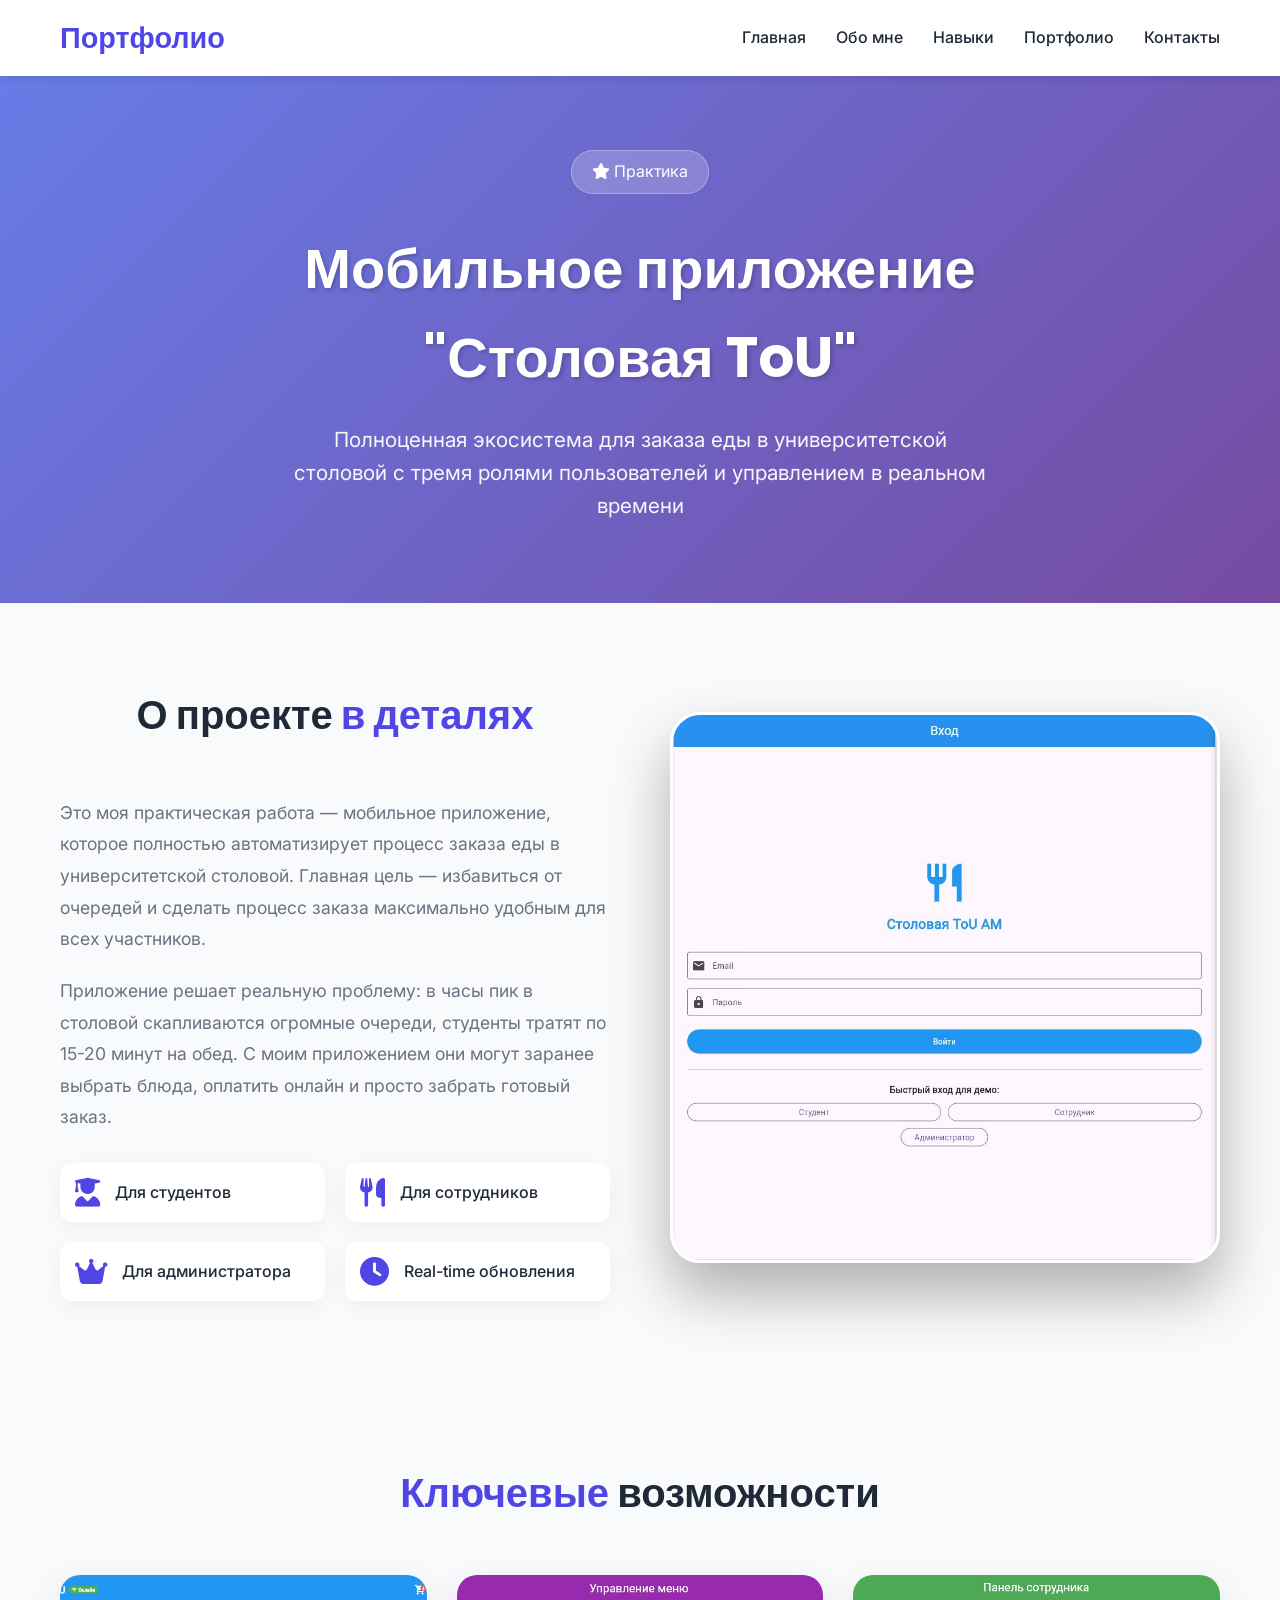
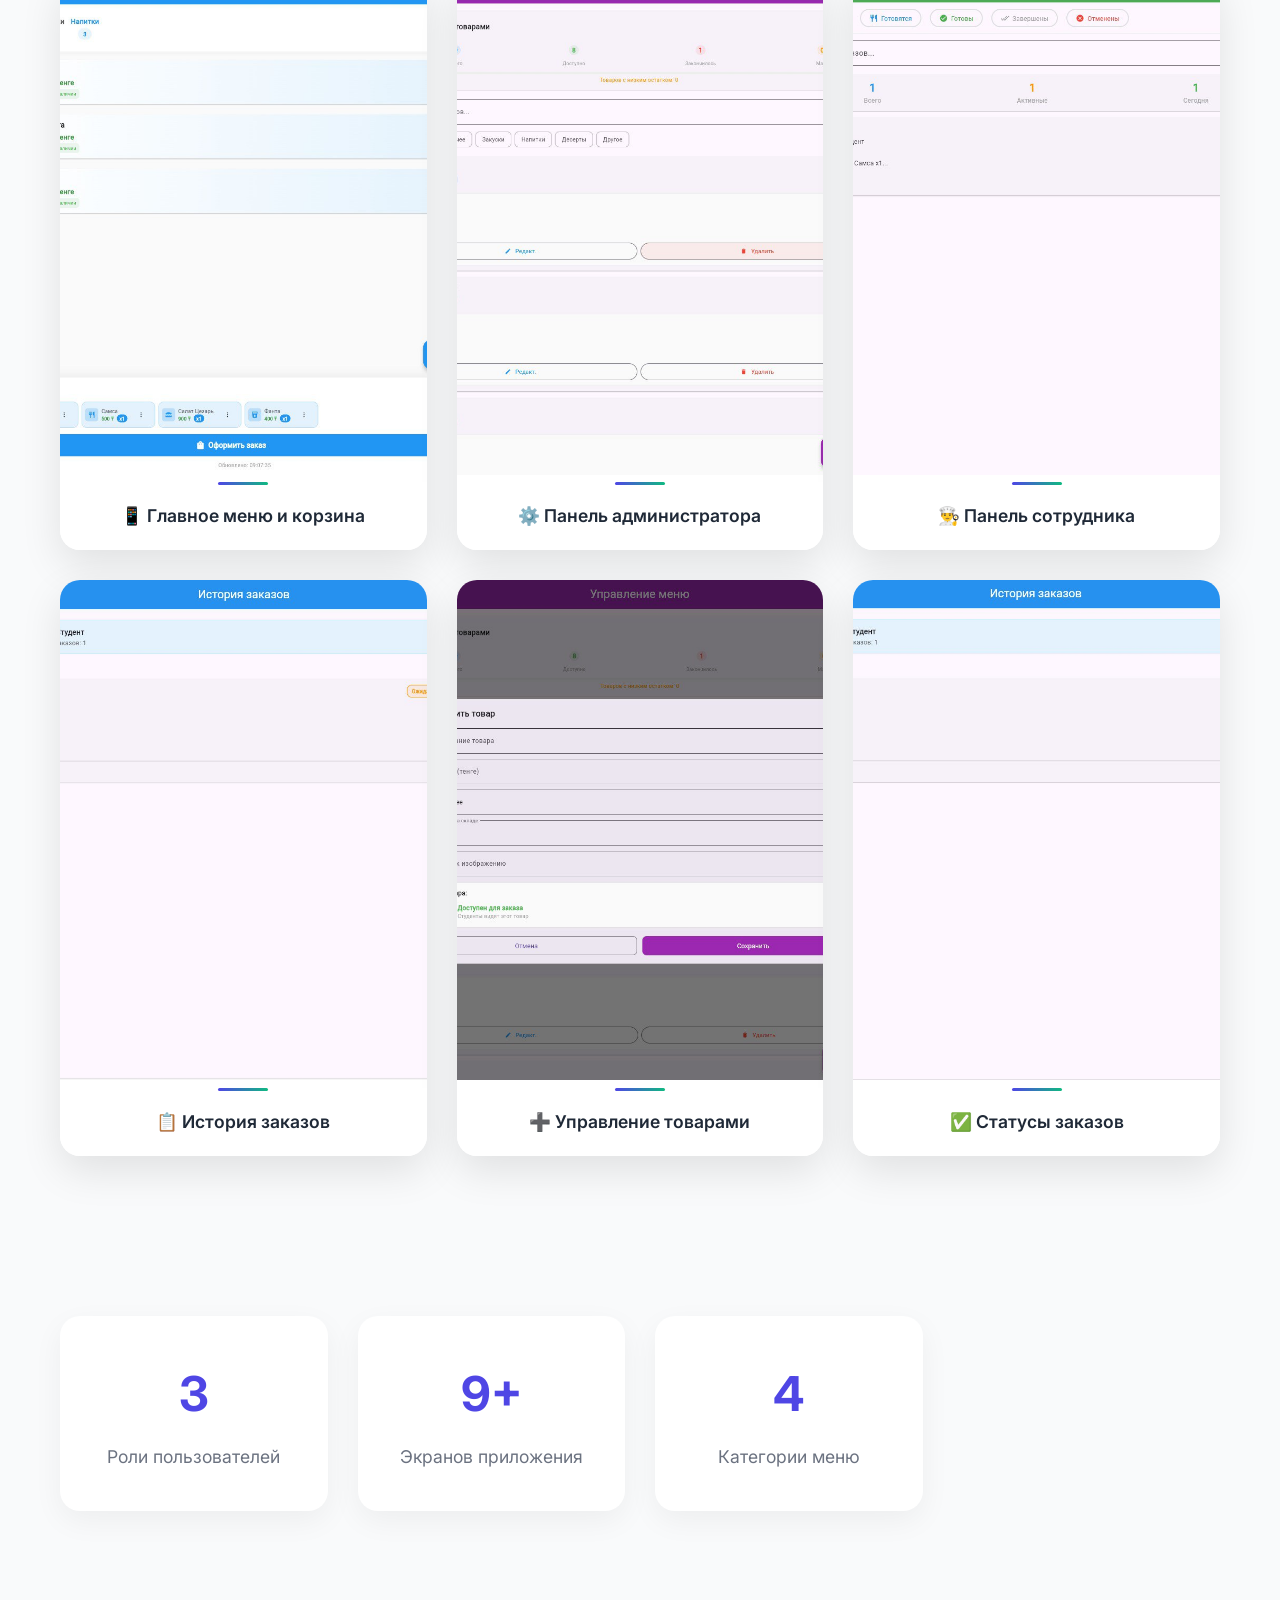
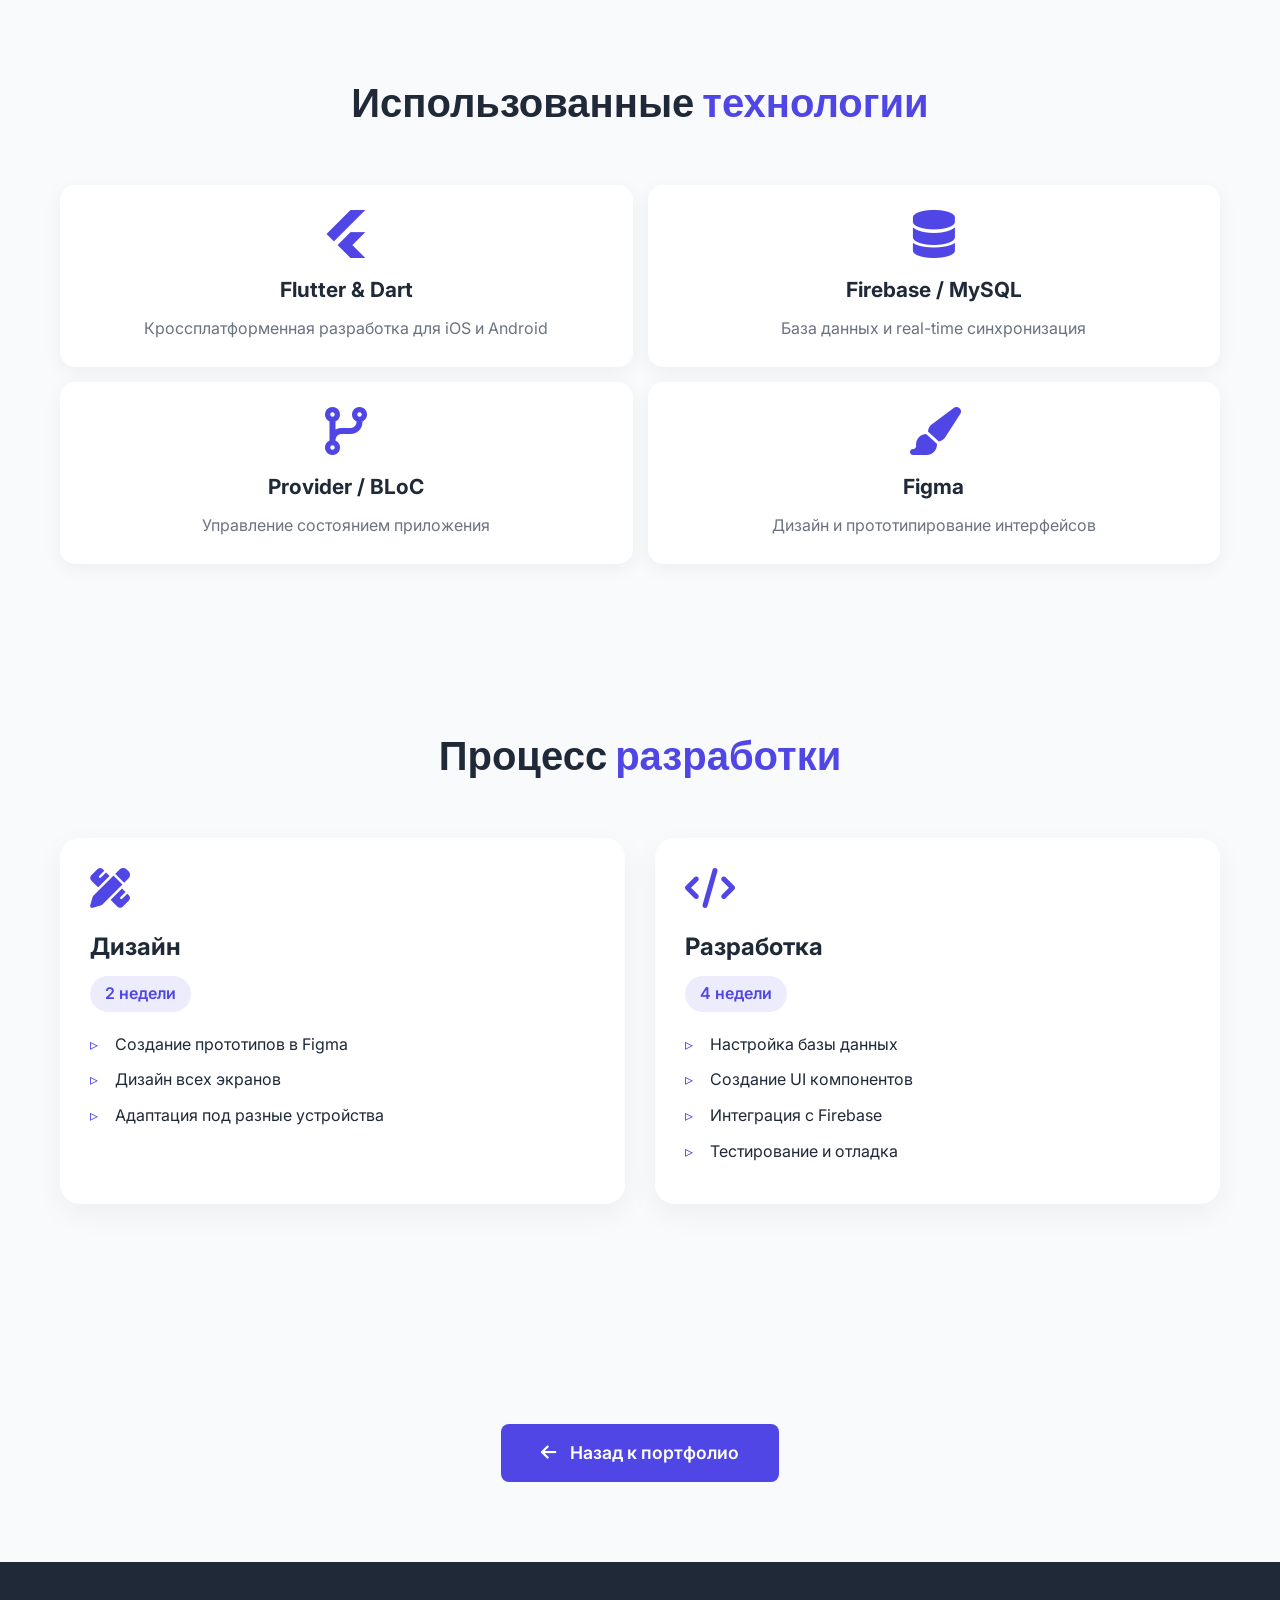
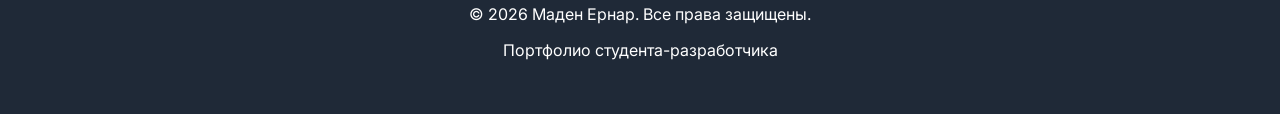
==== app_detail.html @ ab3c2915 "Add files via upload" ====
<!DOCTYPE html>
<html lang="ru">
<head>
    <meta charset="UTF-8">
    <meta name="viewport" content="width=device-width, initial-scale=1.0">
    <title>Мобильное приложение "Столовая ToU" | Портфолио Маден Ернара</title>
    <link rel="stylesheet" href="style.css">
    <link rel="stylesheet" href="https://cdnjs.cloudflare.com/ajax/libs/font-awesome/6.4.0/css/all.min.css">
    <link href="https://fonts.googleapis.com/css2?family=Inter:wght@300;400;500;600;700&family=Poppins:wght@400;500;600;700&display=swap" rel="stylesheet">
    <style>
        /* Дополнительные стили для страницы проекта */
        .project-hero {
            padding: 150px 0 80px;
            background: linear-gradient(135deg, #667eea 0%, #764ba2 100%);
            color: white;
            text-align: center;
        }
        
        .project-hero h1 {
            font-family: 'Poppins', sans-serif;
            font-size: 3.5rem;
            font-weight: 700;
            margin-bottom: 20px;
            text-shadow: 2px 2px 4px rgba(0,0,0,0.2);
        }
        
        .project-hero p {
            font-size: 1.3rem;
            max-width: 700px;
            margin: 0 auto;
            opacity: 0.95;
        }
        
        .project-hero .project-badge {
            display: inline-block;
            background: rgba(255,255,255,0.2);
            backdrop-filter: blur(10px);
            padding: 8px 20px;
            border-radius: 50px;
            font-size: 1rem;
            margin-bottom: 30px;
            border: 1px solid rgba(255,255,255,0.3);
        }
        
        .project-section {
            padding: 80px 0;
        }
        
        .project-section.bg-light {
            background-color: var(--light-color);
        }
        
        .project-section h2 {
            font-family: 'Poppins', sans-serif;
            font-size: 2.5rem;
            text-align: center;
            margin-bottom: 50px;
            color: var(--dark-color);
        }
        
        .project-section h2 .highlight {
            color: var(--primary-color);
        }
        
        .project-section h2.white {
            color: white;
        }
        
        .project-section h2.white .highlight {
            color: #ffd700;
        }
        
        .overview-grid {
            display: grid;
            grid-template-columns: 1fr 1fr;
            gap: 60px;
            align-items: center;
        }
        
        .overview-text p {
            font-size: 1.1rem;
            line-height: 1.8;
            color: var(--gray-color);
            margin-bottom: 20px;
        }
        
        .feature-grid {
            display: grid;
            grid-template-columns: repeat(2, 1fr);
            gap: 20px;
            margin-top: 30px;
        }
        
        .feature-item {
            display: flex;
            align-items: center;
            gap: 15px;
            padding: 15px;
            background: white;
            border-radius: 12px;
            box-shadow: 0 5px 20px rgba(0,0,0,0.05);
            transition: var(--transition);
        }
        
        .feature-item:hover {
            transform: translateX(10px);
            box-shadow: 0 10px 30px rgba(79, 70, 229, 0.15);
        }
        
        .feature-item i {
            font-size: 1.8rem;
            color: var(--primary-color);
        }
        
        .feature-item span {
            font-weight: 500;
        }
        
        .tech-grid {
            display: flex;
            flex-wrap: wrap;
            gap: 15px;
            margin-top: 30px;
        }
        
        .tech-card {
            flex: 1 1 calc(50% - 15px);
            min-width: 200px;
            background: white;
            padding: 25px;
            border-radius: 15px;
            box-shadow: 0 5px 20px rgba(0,0,0,0.05);
            text-align: center;
            transition: var(--transition);
        }
        
        .tech-card:hover {
            transform: translateY(-10px);
            box-shadow: 0 20px 40px rgba(79, 70, 229, 0.2);
        }
        
        .tech-card i {
            font-size: 3rem;
            color: var(--primary-color);
            margin-bottom: 15px;
        }
        
        .tech-card h3 {
            font-size: 1.3rem;
            margin-bottom: 10px;
        }
        
        .tech-card p {
            color: var(--gray-color);
        }
        
        .main-screenshot {
            text-align: center;
        }
        
        .main-screenshot img {
            max-width: 100%;
            max-height: 600px;
            border-radius: 30px;
            box-shadow: 0 30px 60px rgba(0,0,0,0.3);
            border: 3px solid white;
        }
        
        .screenshot-gallery-modern {
            display: grid;
            grid-template-columns: repeat(auto-fit, minmax(300px, 1fr));
            gap: 30px;
        }
        
        .gallery-card {
            background: white;
            border-radius: 20px;
            overflow: hidden;
            box-shadow: 0 15px 40px rgba(0,0,0,0.1);
            transition: var(--transition);
        }
        
        .gallery-card:hover {
            transform: translateY(-15px) scale(1.02);
            box-shadow: 0 30px 60px rgba(79, 70, 229, 0.3);
        }
        
        .gallery-card img {
            width: 100%;
            height: 500px;
            object-fit: cover;
            transition: var(--transition);
        }
        
        .gallery-card:hover img {
            transform: scale(1.05);
        }
        
        .gallery-card p {
            padding: 20px;
            font-weight: 600;
            font-size: 1.1rem;
            text-align: center;
            background: white;
            position: relative;
        }
        
        .gallery-card p::before {
            content: '';
            position: absolute;
            top: 0;
            left: 50%;
            transform: translateX(-50%);
            width: 50px;
            height: 3px;
            background: linear-gradient(90deg, var(--primary-color), var(--secondary-color));
            border-radius: 3px;
        }
        
        .stats-grid {
            display: grid;
            grid-template-columns: repeat(4, 1fr);
            gap: 30px;
            text-align: center;
        }
        
        .stat-item {
            background: white;
            padding: 40px 20px;
            border-radius: 20px;
            box-shadow: 0 10px 30px rgba(0,0,0,0.05);
            transition: var(--transition);
        }
        
        .stat-item:hover {
            transform: translateY(-10px);
            box-shadow: 0 20px 40px rgba(79, 70, 229, 0.2);
        }
        
        .stat-number {
            font-size: 3rem;
            font-weight: 700;
            color: var(--primary-color);
            margin-bottom: 10px;
        }
        
        .stat-label {
            font-size: 1.1rem;
            color: var(--gray-color);
        }
        
        .role-timeline {
            display: grid;
            grid-template-columns: repeat(2, 1fr);
            gap: 30px;
        }
        
        .role-card {
            background: white;
            padding: 30px;
            border-radius: 20px;
            box-shadow: 0 10px 30px rgba(0,0,0,0.05);
            transition: var(--transition);
        }
        
        .role-card:hover {
            transform: translateY(-10px);
            box-shadow: 0 20px 40px rgba(79, 70, 229, 0.2);
        }
        
        .role-card i {
            font-size: 2.5rem;
            color: var(--primary-color);
            margin-bottom: 20px;
        }
        
        .role-card h3 {
            font-size: 1.5rem;
            margin-bottom: 10px;
        }
        
        .role-card .date {
            color: var(--primary-color);
            font-weight: 600;
            margin-bottom: 20px;
            display: inline-block;
            padding: 5px 15px;
            background: rgba(79, 70, 229, 0.1);
            border-radius: 30px;
        }
        
        .role-card ul {
            list-style: none;
            padding: 0;
        }
        
        .role-card ul li {
            margin-bottom: 10px;
            padding-left: 25px;
            position: relative;
        }
        
        .role-card ul li::before {
            content: '▹';
            position: absolute;
            left: 0;
            color: var(--primary-color);
        }
        
        .navigation-buttons {
            display: flex;
            justify-content: center;
            gap: 20px;
            margin-top: 60px;
        }
        
        .btn-outline {
            background: transparent;
            border: 2px solid var(--primary-color);
            color: var(--primary-color);
        }
        
        .btn-outline:hover {
            background: var(--primary-color);
            color: white;
        }
        
        @media (max-width: 992px) {
            .overview-grid,
            .stats-grid,
            .role-timeline {
                grid-template-columns: 1fr;
            }
            
            .project-hero h1 {
                font-size: 2.5rem;
            }
            
            .feature-grid {
                grid-template-columns: 1fr;
            }
        }
        
        @media (max-width: 768px) {
            .project-hero {
                padding: 120px 0 60px;
            }
            
            .project-hero h1 {
                font-size: 2rem;
            }
            
            .tech-card {
                flex: 1 1 100%;
            }
        }
    </style>
</head>
<body>
    <!-- Навигация -->
    <nav class="navbar">
        <div class="container">
            <a href="index.html" class="logo">Портфолио</a>
            <ul class="nav-links">
                <li><a href="index.html#home">Главная</a></li>
                <li><a href="index.html#about">Обо мне</a></li>
                <li><a href="index.html#skills">Навыки</a></li>
                <li><a href="index.html#portfolio">Портфолио</a></li>
                <li><a href="index.html#contact">Контакты</a></li>
            </ul>
            <button class="menu-toggle">
                <i class="fas fa-bars"></i>
            </button>
        </div>
    </nav>

    <!-- Hero секция проекта -->
    <section class="project-hero">
        <div class="container">
            <span class="project-badge">
                <i class="fas fa-star"></i> Практика
            </span>
            <h1>Мобильное приложение<br>"Столовая ToU"</h1>
            <p>Полноценная экосистема для заказа еды в университетской столовой с тремя ролями пользователей и управлением в реальном времени</p>
        </div>
    </section>

    <!-- Обзор проекта -->
    <section class="project-section">
        <div class="container">
            <div class="overview-grid">
                <div class="overview-text">
                    <h2>О проекте <span class="highlight">в деталях</span></h2>
                    <p>Это моя практическая работа — мобильное приложение, которое полностью автоматизирует процесс заказа еды в университетской столовой. Главная цель — избавиться от очередей и сделать процесс заказа максимально удобным для всех участников.</p>
                    <p>Приложение решает реальную проблему: в часы пик в столовой скапливаются огромные очереди, студенты тратят по 15-20 минут на обед. С моим приложением они могут заранее выбрать блюда, оплатить онлайн и просто забрать готовый заказ.</p>
                    
                    <div class="feature-grid">
                        <div class="feature-item">
                            <i class="fas fa-user-graduate"></i>
                            <span>Для студентов</span>
                        </div>
                        <div class="feature-item">
                            <i class="fas fa-utensils"></i>
                            <span>Для сотрудников</span>
                        </div>
                        <div class="feature-item">
                            <i class="fas fa-crown"></i>
                            <span>Для администратора</span>
                        </div>
                        <div class="feature-item">
                            <i class="fas fa-clock"></i>
                            <span>Real-time обновления</span>
                        </div>
                    </div>
                </div>
                
                <div class="main-screenshot">
                    <img src="5316504544596396802.jpg" alt="Экран входа в приложение">
                </div>
            </div>
        </div>
    </section>

    <!-- Ключевые возможности -->
    <section class="project-section bg-light">
        <div class="container">
            <h2><span class="highlight">Ключевые</span> возможности</h2>
            
            <div class="screenshot-gallery-modern">
                <div class="gallery-card">
                    <img src="5316504544596396820.jpg" alt="Главное меню">
                    <p>📱 Главное меню и корзина</p>
                </div>
                <div class="gallery-card">
                    <img src="5316504544596396809.jpg" alt="Управление меню">
                    <p>⚙️ Панель администратора</p>
                </div>
                <div class="gallery-card">
                    <img src="5316504544596396824.jpg" alt="Панель сотрудника">
                    <p>👨‍🍳 Панель сотрудника</p>
                </div>
                <div class="gallery-card">
                    <img src="5316504544596396821.jpg" alt="История заказов">
                    <p>📋 История заказов</p>
                </div>
                <div class="gallery-card">
                    <img src="5316504544596396811.jpg" alt="Добавление товара">
                    <p>➕ Управление товарами</p>
                </div>
                <div class="gallery-card">
                    <img src="5316504544596396826.jpg" alt="Завершенный заказ">
                    <p>✅ Статусы заказов</p>
                </div>
            </div>
        </div>
    </section>

    <!-- Статистика проекта -->
    <section class="project-section">
        <div class="container">
            <div class="stats-grid">
                <div class="stat-item">
                    <div class="stat-number">3</div>
                    <div class="stat-label">Роли пользователей</div>
                </div>
                <div class="stat-item">
                    <div class="stat-number">9+</div>
                    <div class="stat-label">Экранов приложения</div>
                </div>
                <div class="stat-item">
                    <div class="stat-number">4</div>
                    <div class="stat-label">Категории меню</div>
                </div>
            </div>
        </div>
    </section>

    <!-- Технологии -->
    <section class="project-section bg-light">
        <div class="container">
            <h2>Использованные <span class="highlight">технологии</span></h2>
            
            <div class="tech-grid">
                <div class="tech-card">
                    <i class="fab fa-flutter"></i>
                    <h3>Flutter & Dart</h3>
                    <p>Кроссплатформенная разработка для iOS и Android</p>
                </div>
                <div class="tech-card">
                    <i class="fas fa-database"></i>
                    <h3>Firebase / MySQL</h3>
                    <p>База данных и real-time синхронизация</p>
                </div>
                <div class="tech-card">
                    <i class="fas fa-code-branch"></i>
                    <h3>Provider / BLoC</h3>
                    <p>Управление состоянием приложения</p>
                </div>
                <div class="tech-card">
                    <i class="fas fa-paint-brush"></i>
                    <h3>Figma</h3>
                    <p>Дизайн и прототипирование интерфейсов</p>
                </div>
            </div>
        </div>
    </section>

    <!-- Моя роль и сроки -->
    <section class="project-section">
        <div class="container">
            <h2>Процесс <span class="highlight">разработки</span></h2>
            
            <div class="role-timeline">
                <div class="role-card">
                    <i class="fas fa-pencil-ruler"></i>
                    <h3>Дизайн</h3>
                    <span class="date">2 недели</span>
                    <ul>
                        <li>Создание прототипов в Figma</li>
                        <li>Дизайн всех экранов</li>
                        <li>Адаптация под разные устройства</li>
                    </ul>
                </div>
                
                <div class="role-card">
                    <i class="fas fa-code"></i>
                    <h3>Разработка</h3>
                    <span class="date">4 недели</span>
                    <ul>
                        <li>Настройка базы данных</li>
                        <li>Создание UI компонентов</li>
                        <li>Интеграция с Firebase</li>
                        <li>Тестирование и отладка</li>
                    </ul>
                </div>
            </div>
        </div>
    </section>

    <!-- Навигация -->
    <section class="project-section bg-light">
        <div class="container">
            <div class="navigation-buttons" style="justify-content: center;">
                <a href="index.html#portfolio" class="btn btn-primary" style="padding: 15px 40px; font-size: 1.1rem;">
                    <i class="fas fa-arrow-left" style="margin-right: 10px;"></i> Назад к портфолио
                </a>
            </div>
        </div>
    </section>

    <!-- Футер -->
    <footer class="footer">
        <div class="container">
            <p>&copy; 2026 Маден Ернар. Все права защищены.</p>
            <p>Портфолио студента-разработчика</p>
        </div>
    </footer>

    <!-- Кнопка "Наверх" -->
    <a href="#" class="scroll-top">
        <i class="fas fa-chevron-up"></i>
    </a>

    <script src="script.js"></script>
</body>
</html>
---- style.css ----
/* Сброс стилей и базовые настройки */
* {
    margin: 0;
    padding: 0;
    box-sizing: border-box;
}

:root {
    --primary-color: #4f46e5;
    --primary-dark: #4338ca;
    --secondary-color: #10b981;
    --dark-color: #1f2937;
    --light-color: #f9fafb;
    --gray-color: #6b7280;
    --light-gray: #e5e7eb;
    --shadow: 0 10px 15px -3px rgba(0, 0, 0, 0.1);
    --transition: all 0.3s ease;
}

body {
    font-family: 'Inter', sans-serif;
    line-height: 1.6;
    color: var(--dark-color);
    background-color: var(--light-color);
    overflow-x: hidden;
}

.container {
    width: 100%;
    max-width: 1200px;
    margin: 0 auto;
    padding: 0 20px;
}

section {
    padding: 80px 0;
}

.section-title {
    font-family: 'Poppins', sans-serif;
    font-size: 2.5rem;
    font-weight: 700;
    text-align: center;
    margin-bottom: 50px;
    color: var(--dark-color);
}

.highlight {
    color: var(--primary-color);
}

.btn {
    display: inline-block;
    padding: 12px 30px;
    border-radius: 8px;
    text-decoration: none;
    font-weight: 600;
    cursor: pointer;
    transition: var(--transition);
    border: none;
    font-size: 1rem;
}

.btn-primary {
    background-color: var(--primary-color);
    color: white;
}

.btn-primary:hover {
    background-color: var(--primary-dark);
    transform: translateY(-3px);
    box-shadow: var(--shadow);
}

.btn-secondary {
    background-color: transparent;
    color: var(--primary-color);
    border: 2px solid var(--primary-color);
}

.btn-secondary:hover {
    background-color: var(--primary-color);
    color: white;
    transform: translateY(-3px);
    box-shadow: var(--shadow);
}

/* Навигация */
.navbar {
    position: fixed;
    top: 0;
    left: 0;
    width: 100%;
    background-color: white;
    box-shadow: 0 2px 10px rgba(0, 0, 0, 0.1);
    z-index: 1000;
    padding: 15px 0;
}

.navbar .container {
    display: flex;
    justify-content: space-between;
    align-items: center;
}

.logo {
    font-family: 'Poppins', sans-serif;
    font-size: 1.8rem;
    font-weight: 700;
    color: var(--primary-color);
    text-decoration: none;
}

.nav-links {
    display: flex;
    list-style: none;
}

.nav-links li {
    margin-left: 30px;
}

.nav-links a {
    text-decoration: none;
    color: var(--dark-color);
    font-weight: 500;
    transition: var(--transition);
}

.nav-links a:hover {
    color: var(--primary-color);
}

.menu-toggle {
    display: none;
    background: none;
    border: none;
    font-size: 1.5rem;
    color: var(--dark-color);
    cursor: pointer;
}

/* Главный экран */
.hero {
    padding-top: 150px;
    background: linear-gradient(135deg, #f5f7fa 0%, #c3cfe2 100%);
}

.hero .container {
    display: flex;
    align-items: center;
    justify-content: space-between;
    gap: 40px;
}

.hero-content {
    flex: 1;
}

.hero-title {
    font-family: 'Poppins', sans-serif;
    font-size: 3rem;
    font-weight: 700;
    line-height: 1.2;
    margin-bottom: 20px;
}

.hero-subtitle {
    font-size: 1.5rem;
    color: var(--gray-color);
    margin-bottom: 20px;
}

.hero-description {
    font-size: 1.1rem;
    margin-bottom: 30px;
    color: var(--gray-color);
    max-width: 600px;
}

.hero-buttons {
    display: flex;
    gap: 15px;
    flex-wrap: wrap;
}

.hero-image {
    flex: 1;
    display: flex;
    justify-content: center;
}

.image-placeholder {
    width: 300px;
    height: 300px;
    border-radius: 50%;
    background: linear-gradient(135deg, var(--primary-color), var(--secondary-color));
    display: flex;
    align-items: center;
    justify-content: center;
    color: white;
    font-size: 10rem;
}

/* Обо мне */
.about-content {
    display: flex;
    align-items: center;
    gap: 50px;
}

.about-image {
    flex: 1;
}

.about-img {
    width: 100%;
    max-width: 400px;
    height: 400px;
    border-radius: 20px;
}

.about-text {
    flex: 1;
}

.about-text h3 {
    font-family: 'Poppins', sans-serif;
    font-size: 2rem;
    margin-bottom: 20px;
}

.about-text p {
    margin-bottom: 20px;
    color: var(--gray-color);
}

.about-details {
    display: grid;
    grid-template-columns: repeat(2, 1fr);
    gap: 15px;
    margin-top: 30px;
}

.detail {
    padding: 10px 0;
    border-bottom: 1px solid var(--light-gray);
}

/* Навыки */
.skills-grid {
    display: grid;
    grid-template-columns: repeat(auto-fit, minmax(250px, 1fr));
    gap: 30px;
}

.skill-card {
    background-color: white;
    border-radius: 10px;
    padding: 30px;
    box-shadow: var(--shadow);
    transition: var(--transition);
}

.skill-card:hover {
    transform: translateY(-10px);
}

.skill-icon {
    font-size: 3rem;
    color: var(--primary-color);
    margin-bottom: 20px;
}

.skill-card h3 {
    font-family: 'Poppins', sans-serif;
    font-size: 1.5rem;
    margin-bottom: 10px;
}

.skill-card p {
    color: var(--gray-color);
    margin-bottom: 20px;
}

.skill-bar {
    height: 8px;
    background-color: var(--light-gray);
    border-radius: 4px;
    overflow: hidden;
}

.skill-level {
    height: 100%;
    background-color: var(--primary-color);
    border-radius: 4px;
}

/* Портфолио */
.portfolio-filter {
    display: flex;
    justify-content: center;
    gap: 10px;
    margin-bottom: 40px;
    flex-wrap: wrap;
}

.filter-btn {
    padding: 8px 20px;
    background-color: white;
    border: 1px solid var(--light-gray);
    border-radius: 30px;
    cursor: pointer;
    transition: var(--transition);
    font-weight: 500;
}

.filter-btn.active, .filter-btn:hover {
    background-color: var(--primary-color);
    color: white;
    border-color: var(--primary-color);
}

.portfolio-grid {
    display: grid;
    grid-template-columns: repeat(auto-fill, minmax(280px, 1fr));
    gap: 30px;
}

.portfolio-item {
    background-color: white;
    border-radius: 10px;
    overflow: hidden;
    box-shadow: var(--shadow);
    transition: var(--transition);
}

.portfolio-item:hover {
    transform: translateY(-10px);
}

.portfolio-img {
    height: 200px;
    background: linear-gradient(135deg, #667eea 0%, #764ba2 100%);
    display: flex;
    align-items: center;
    justify-content: center;
    color: white;
    font-size: 4rem;
}

.portfolio-info {
    padding: 20px;
}

.portfolio-info h3 {
    font-family: 'Poppins', sans-serif;
    font-size: 1.3rem;
    margin-bottom: 10px;
}

.portfolio-info p {
    color: var(--gray-color);
    margin-bottom: 15px;
}

.portfolio-link {
    color: var(--primary-color);
    text-decoration: none;
    font-weight: 600;
    transition: var(--transition);
}

.portfolio-link:hover {
    color: var(--primary-dark);
}

/* Контакты */
.contact-content {
    display: flex;
    gap: 50px;
}

.contact-info, .contact-form {
    flex: 1;
}

.contact-info h3, .contact-form h3 {
    font-family: 'Poppins', sans-serif;
    font-size: 1.8rem;
    margin-bottom: 30px;
}

.contact-item {
    display: flex;
    align-items: center;
    gap: 20px;
    margin-bottom: 25px;
}

.contact-item i {
    font-size: 1.5rem;
    color: var(--primary-color);
    width: 30px;
}

.contact-item h4 {
    font-size: 1.1rem;
    margin-bottom: 5px;
}

.contact-item p {
    color: var(--gray-color);
}

.social-links {
    display: flex;
    gap: 15px;
    margin-top: 30px;
}

.social-links a {
    display: flex;
    align-items: center;
    justify-content: center;
    width: 45px;
    height: 45px;
    background-color: var(--light-gray);
    border-radius: 50%;
    color: var(--dark-color);
    font-size: 1.2rem;
    transition: var(--transition);
    text-decoration: none;
}

.social-links a:hover {
    background-color: var(--primary-color);
    color: white;
    transform: translateY(-5px);
}

.form-group {
    margin-bottom: 20px;
}

.form-group input, .form-group textarea {
    width: 100%;
    padding: 15px;
    border: 1px solid var(--light-gray);
    border-radius: 8px;
    font-family: 'Inter', sans-serif;
    font-size: 1rem;
    transition: var(--transition);
}

.form-group input:focus, .form-group textarea:focus {
    outline: none;
    border-color: var(--primary-color);
}

/* Футер */
.footer {
    background-color: var(--dark-color);
    color: white;
    padding: 40px 0;
    text-align: center;
}

.footer p {
    margin-bottom: 10px;
}

/* Кнопка "Наверх" */
.scroll-top {
    position: fixed;
    bottom: 30px;
    right: 30px;
    width: 50px;
    height: 50px;
    background-color: var(--primary-color);
    color: white;
    border-radius: 50%;
    display: flex;
    align-items: center;
    justify-content: center;
    text-decoration: none;
    font-size: 1.2rem;
    box-shadow: var(--shadow);
    transition: var(--transition);
    z-index: 999;
    opacity: 0;
    visibility: hidden;
}

.scroll-top.active {
    opacity: 1;
    visibility: visible;
}

.scroll-top:hover {
    background-color: var(--primary-dark);
    transform: translateY(-5px);
}

/* Адаптивность */
@media (max-width: 992px) {
    .hero .container, .about-content, .contact-content {
        flex-direction: column;
    }
    
    .hero {
        padding-top: 120px;
    }
    
    .hero-title {
        font-size: 2.5rem;
    }
    
    .section-title {
        font-size: 2rem;
    }
    
    .image-placeholder, .about-img {
        width: 250px;
        height: 250px;
        font-size: 8rem;
    }
}

@media (max-width: 768px) {
    .menu-toggle {
        display: block;
    }
    
    .nav-links {
        position: fixed;
        top: 70px;
        left: 0;
        width: 100%;
        background-color: white;
        flex-direction: column;
        align-items: center;
        padding: 20px 0;
        box-shadow: 0 10px 10px rgba(0, 0, 0, 0.1);
        transform: translateY(-100%);
        opacity: 0;
        visibility: hidden;
        transition: var(--transition);
    }
    
    .nav-links.active {
        transform: translateY(0);
        opacity: 1;
        visibility: visible;
    }
    
    .nav-links li {
        margin: 15px 0;
    }
    
    .hero-title {
        font-size: 2rem;
    }
    
    .hero-subtitle {
        font-size: 1.2rem;
    }
    
    .about-details {
        grid-template-columns: 1fr;
    }
}

/* Стили для страницы детального описания проекта */
.project-detail {
    padding-top: 120px; /* Отступ, чтобы не перекрывалось навигацией */
    padding-bottom: 60px;
}

.project-title {
    font-family: 'Poppins', sans-serif;
    font-size: 2.8rem;
    font-weight: 700;
    text-align: center;
    margin-bottom: 10px;
    color: var(--dark-color);
}

.project-subtitle {
    text-align: center;
    font-size: 1.2rem;
    color: var(--gray-color);
    margin-bottom: 50px;
}

.project-overview {
    display: flex;
    gap: 50px;
    margin-bottom: 60px;
    align-items: flex-start;
}

.overview-text {
    flex: 1.2;
}

.overview-text h2 {
    font-family: 'Poppins', sans-serif;
    font-size: 2rem;
    margin-bottom: 20px;
    color: var(--dark-color);
}

.overview-text h3 {
    font-family: 'Poppins', sans-serif;
    font-size: 1.5rem;
    margin: 30px 0 15px;
    color: var(--dark-color);
}

.overview-text p {
    margin-bottom: 20px;
    color: var(--gray-color);
    line-height: 1.8;
}

.feature-list {
    list-style: none;
    padding: 0;
    margin-bottom: 30px;
}

.feature-list li {
    margin-bottom: 12px;
    display: flex;
    align-items: center;
    gap: 10px;
    font-size: 1.05rem;
}

.feature-list i {
    font-size: 1.2rem;
    min-width: 20px;
}

.tech-stack {
    display: flex;
    flex-wrap: wrap;
    gap: 10px;
    margin-top: 15px;
}

.tech-tag {
    background-color: var(--light-gray);
    color: var(--dark-color);
    padding: 6px 16px;
    border-radius: 30px;
    font-size: 0.9rem;
    font-weight: 500;
    transition: var(--transition);
}

.tech-tag:hover {
    background-color: var(--primary-color);
    color: white;
}

.overview-image {
    flex: 0.8;
    text-align: center;
}

.project-main-screenshot {
    max-width: 100%;
    max-height: 500px;
    border-radius: 20px;
    box-shadow: var(--shadow);
    border: 1px solid var(--light-gray);
}

.image-caption {
    margin-top: 10px;
    font-size: 0.9rem;
    color: var(--gray-color);
    font-style: italic;
}

.gallery-title {
    font-family: 'Poppins', sans-serif;
    font-size: 2rem;
    text-align: center;
    margin: 60px 0 40px;
    color: var(--dark-color);
}

.screenshot-gallery {
    display: grid;
    grid-template-columns: repeat(auto-fit, minmax(280px, 1fr));
    gap: 30px;
    margin-bottom: 60px;
}

.gallery-item {
    background-color: white;
    border-radius: 15px;
    overflow: hidden;
    box-shadow: var(--shadow);
    transition: var(--transition);
    text-align: center;
    padding-bottom: 15px;
    border: 1px solid var(--light-gray);
}

.gallery-item:hover {
    transform: translateY(-8px);
}

.gallery-item img {
    width: 100%;
    height: auto;
    display: block;
    border-bottom: 1px solid var(--light-gray);
}

.gallery-item p {
    padding: 15px 10px 5px;
    font-weight: 600;
    color: var(--dark-color);
}

.project-navigation {
    display: flex;
    justify-content: center;
    gap: 20px;
    margin-top: 40px;
    flex-wrap: wrap;
}

/* Адаптивность для страницы проекта */
@media (max-width: 992px) {
    .project-overview {
        flex-direction: column;
    }
    .project-title {
        font-size: 2.2rem;
    }
}

@media (max-width: 768px) {
    .project-detail {
        padding-top: 100px;
    }
    .project-title {
        font-size: 1.8rem;
    }
    .overview-text h2 {
        font-size: 1.6rem;
    }
}
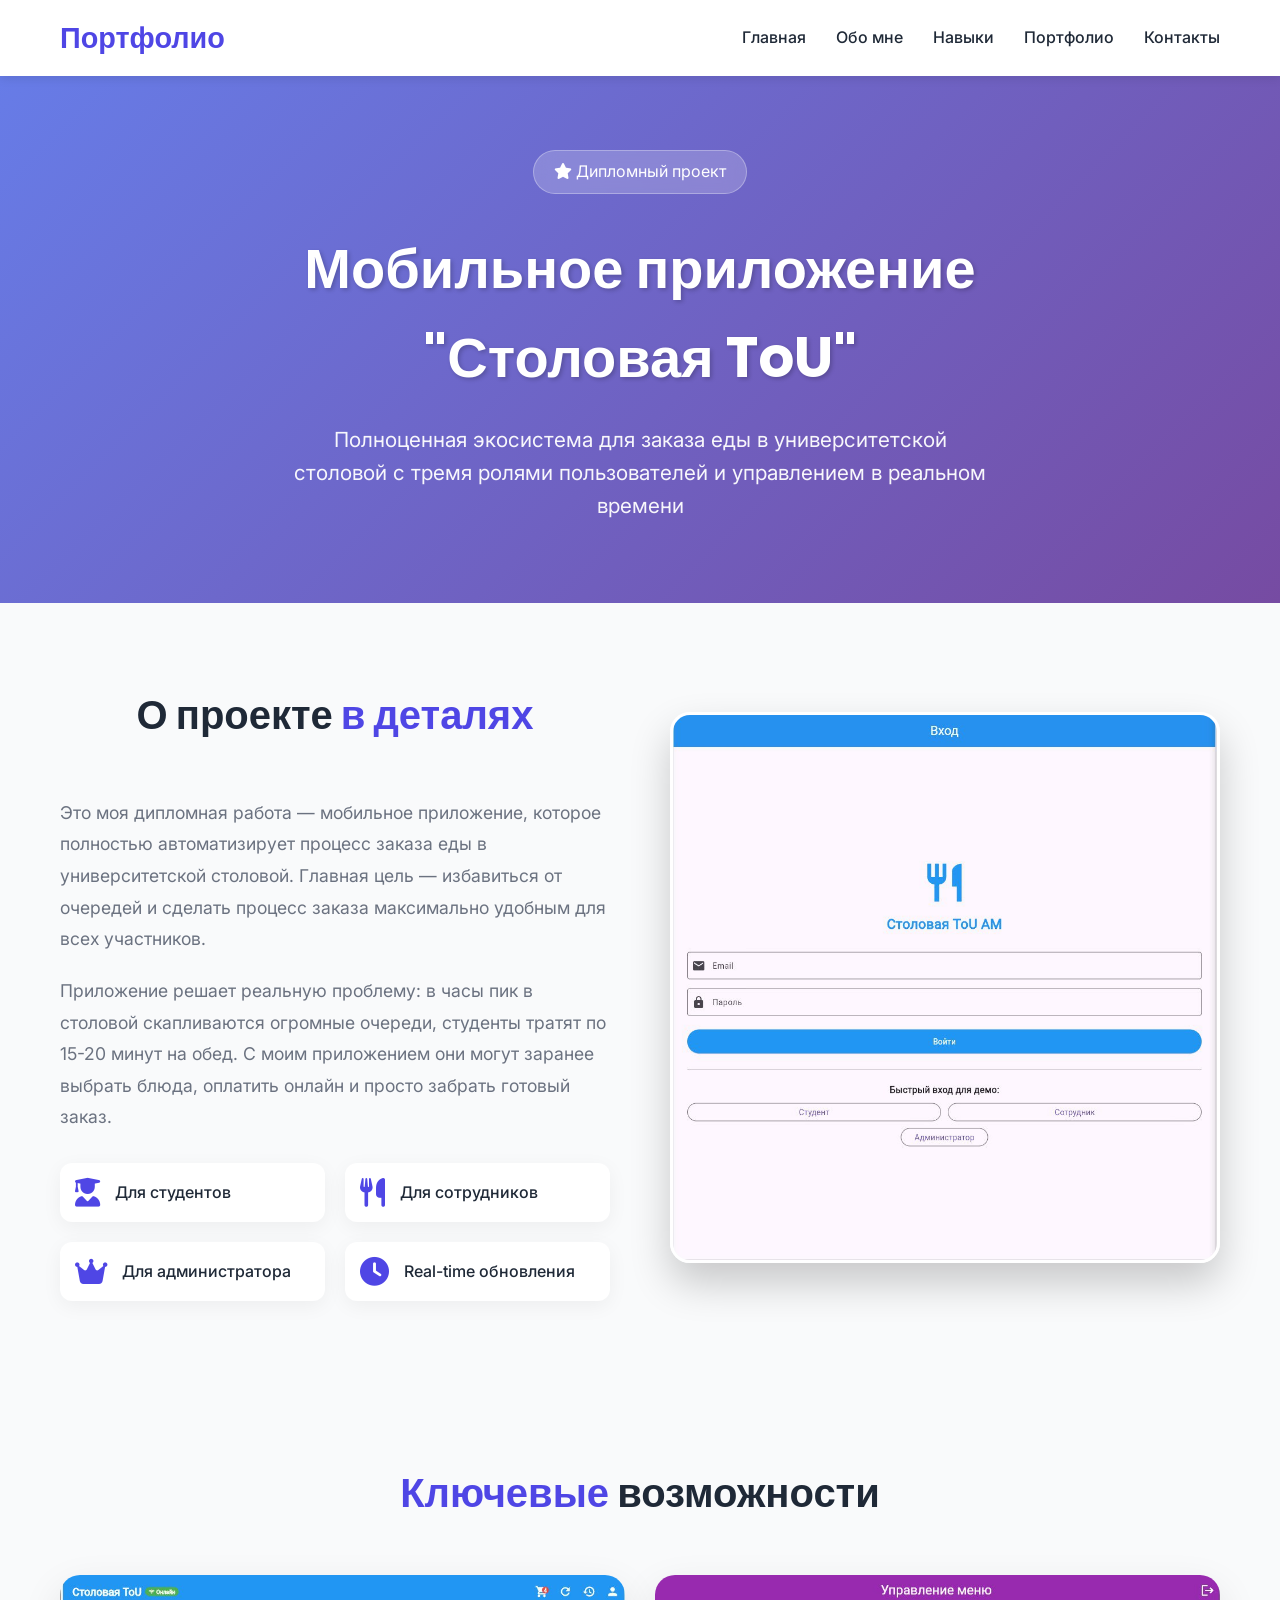
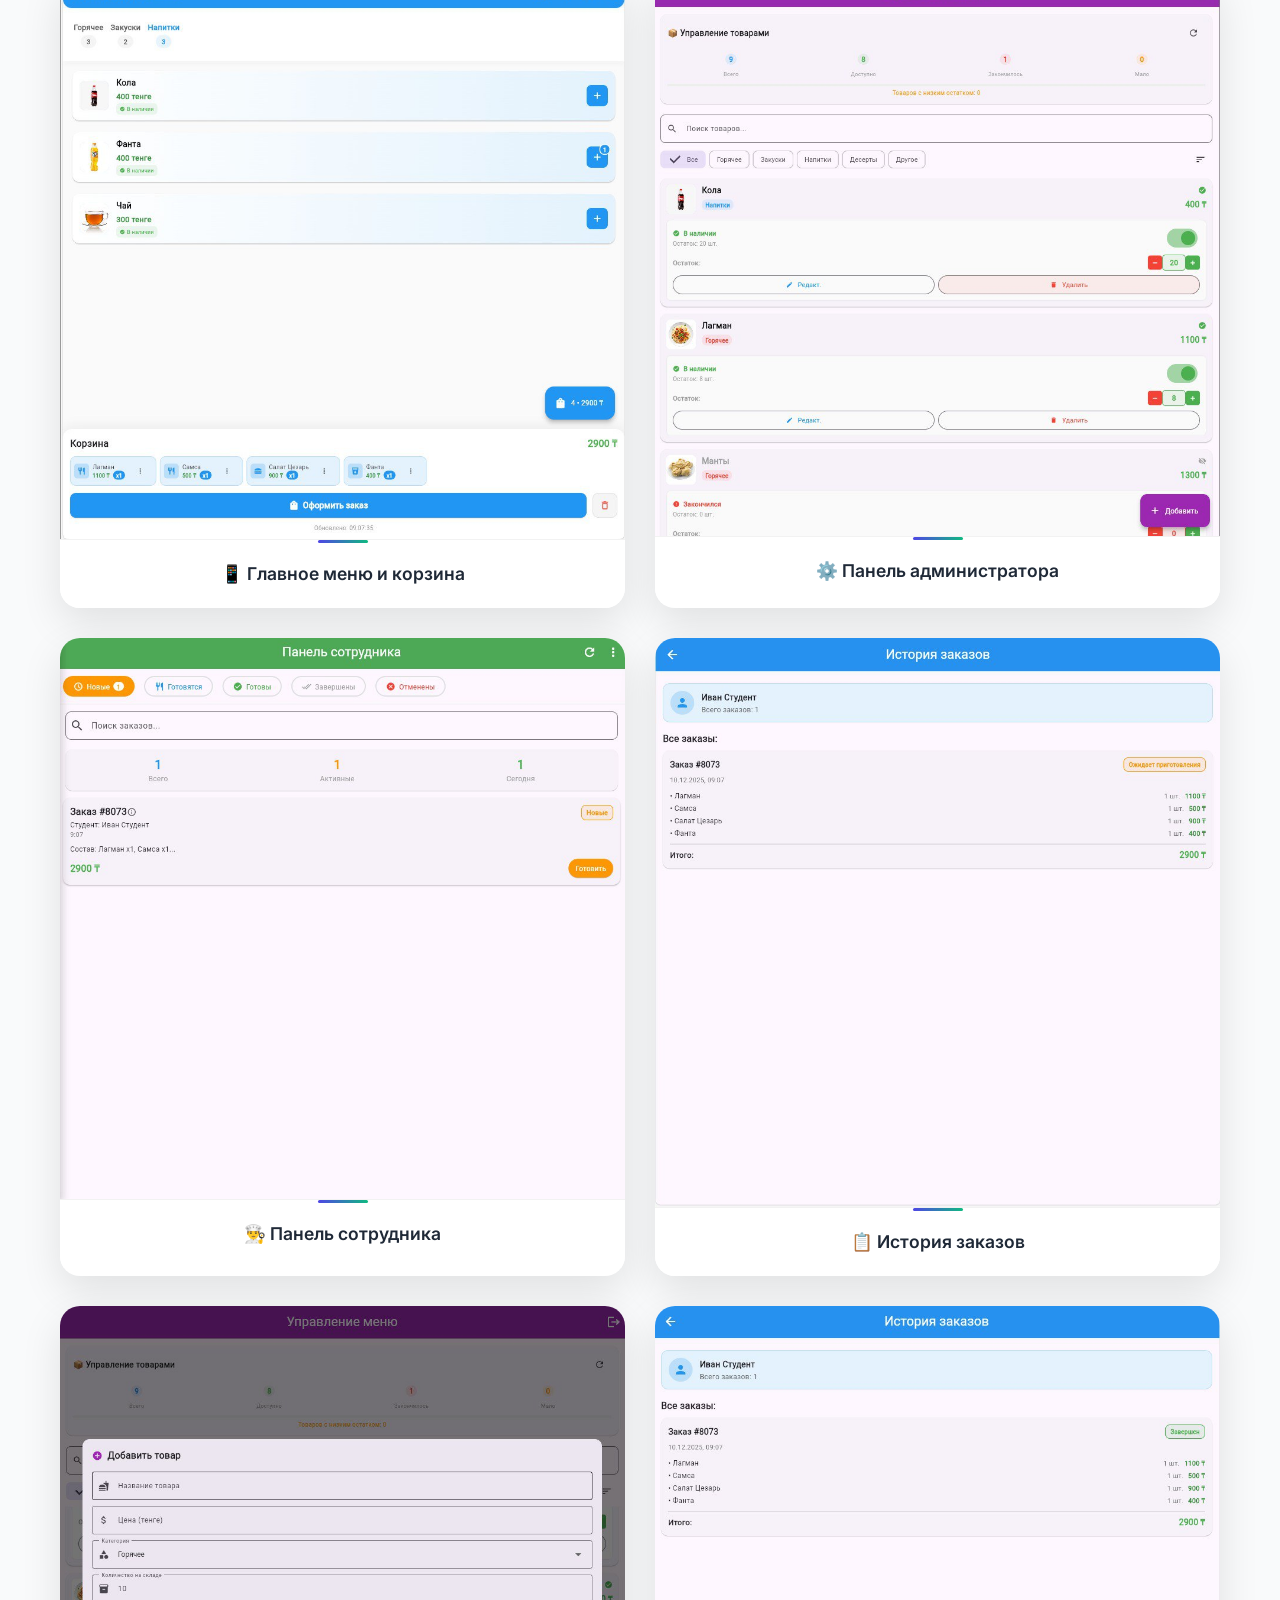
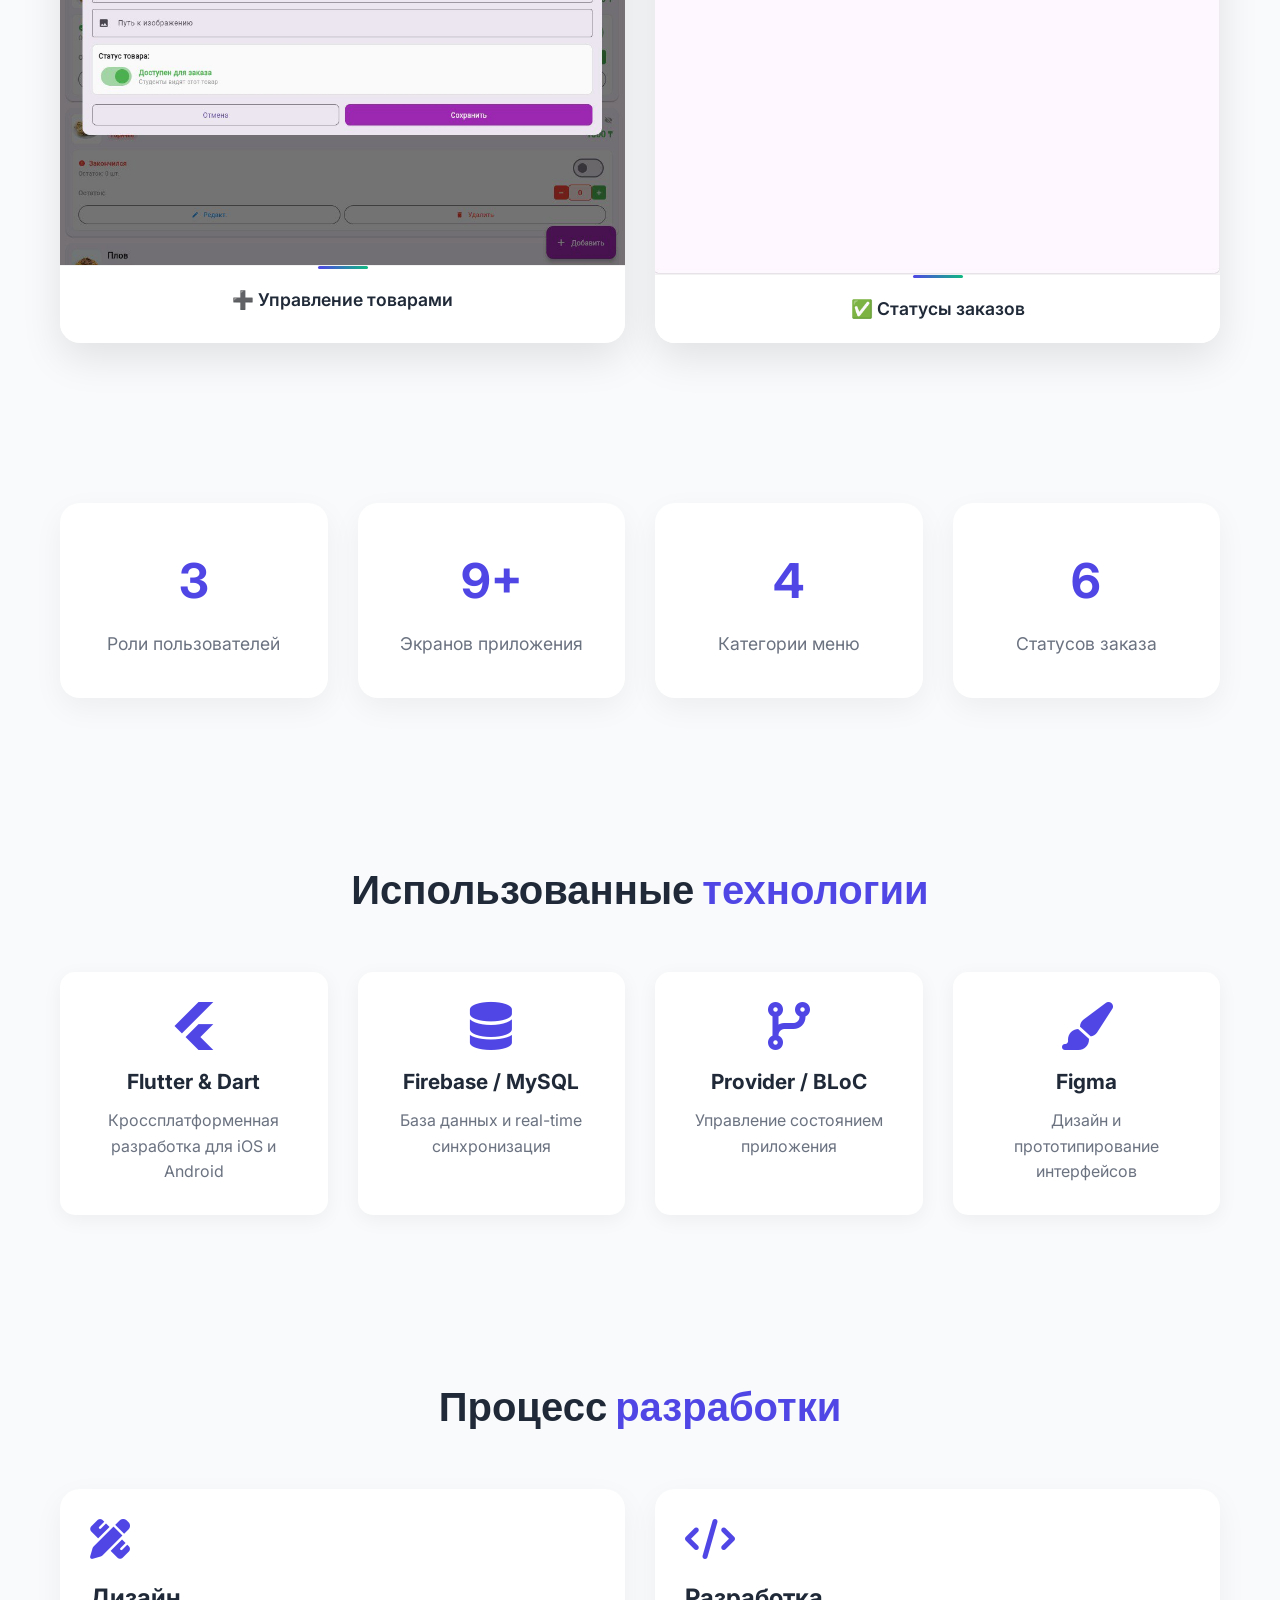
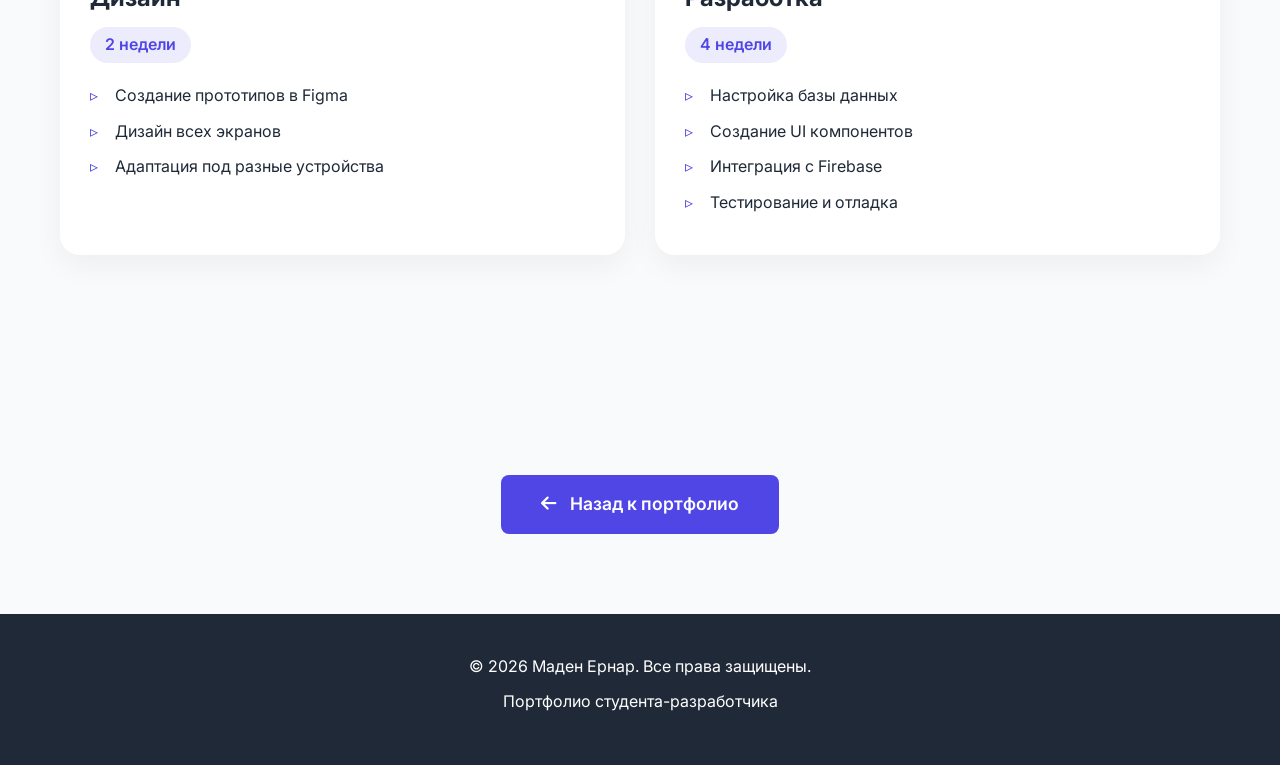
==== commit a10460ff: "Update app_detail.html" ====
--- a/app_detail.html
+++ b/app_detail.html
@@ -1,9 +1,9 @@
 <!DOCTYPE html>
-<html lang="ru">
+<html lang="ru" data-theme="light">
 <head>
     <meta charset="UTF-8">
     <meta name="viewport" content="width=device-width, initial-scale=1.0">
-    <title>Мобильное приложение "Столовая ToU" | Портфолио Маден Ернара</title>
+    <title>Мобильное приложение "Столовая ToU" | Портфолио Мадена Ернара</title>
     <link rel="stylesheet" href="style.css">
     <link rel="stylesheet" href="https://cdnjs.cloudflare.com/ajax/libs/font-awesome/6.4.0/css/all.min.css">
     <link href="https://fonts.googleapis.com/css2?family=Inter:wght@300;400;500;600;700&family=Poppins:wght@400;500;600;700&display=swap" rel="stylesheet">
@@ -62,14 +62,6 @@
             color: var(--primary-color);
         }
         
-        .project-section h2.white {
-            color: white;
-        }
-        
-        .project-section h2.white .highlight {
-            color: #ffd700;
-        }
-        
         .overview-grid {
             display: grid;
             grid-template-columns: 1fr 1fr;
@@ -117,17 +109,15 @@
         }
         
         .tech-grid {
-            display: flex;
-            flex-wrap: wrap;
-            gap: 15px;
+            display: grid;
+            grid-template-columns: repeat(auto-fit, minmax(250px, 1fr));
+            gap: 30px;
             margin-top: 30px;
         }
         
         .tech-card {
-            flex: 1 1 calc(50% - 15px);
-            min-width: 200px;
             background: white;
-            padding: 25px;
+            padding: 30px;
             border-radius: 15px;
             box-shadow: 0 5px 20px rgba(0,0,0,0.05);
             text-align: center;
@@ -160,15 +150,15 @@
         
         .main-screenshot img {
             max-width: 100%;
-            max-height: 600px;
-            border-radius: 30px;
-            box-shadow: 0 30px 60px rgba(0,0,0,0.3);
+            height: auto;
+            border-radius: 20px;
+            box-shadow: 0 20px 40px rgba(0,0,0,0.2);
             border: 3px solid white;
         }
         
         .screenshot-gallery-modern {
             display: grid;
-            grid-template-columns: repeat(auto-fit, minmax(300px, 1fr));
+            grid-template-columns: repeat(auto-fit, minmax(400px, 1fr));
             gap: 30px;
         }
         
@@ -181,19 +171,14 @@
         }
         
         .gallery-card:hover {
-            transform: translateY(-15px) scale(1.02);
+            transform: translateY(-10px);
             box-shadow: 0 30px 60px rgba(79, 70, 229, 0.3);
         }
         
         .gallery-card img {
             width: 100%;
-            height: 500px;
-            object-fit: cover;
-            transition: var(--transition);
-        }
-        
-        .gallery-card:hover img {
-            transform: scale(1.05);
+            height: auto;
+            display: block;
         }
         
         .gallery-card p {
@@ -202,6 +187,8 @@
             font-size: 1.1rem;
             text-align: center;
             background: white;
+            margin: 0;
+            border-top: 1px solid rgba(0,0,0,0.05);
             position: relative;
         }
         
@@ -310,19 +297,59 @@
         .navigation-buttons {
             display: flex;
             justify-content: center;
-            gap: 20px;
             margin-top: 60px;
         }
         
-        .btn-outline {
-            background: transparent;
-            border: 2px solid var(--primary-color);
-            color: var(--primary-color);
-        }
-        
-        .btn-outline:hover {
-            background: var(--primary-color);
-            color: white;
+        /* Стили для темной темы */
+        [data-theme="dark"] .project-section.bg-light {
+            background-color: #1a2332 !important;
+        }
+        
+        [data-theme="dark"] .gallery-card,
+        [data-theme="dark"] .tech-card,
+        [data-theme="dark"] .role-card,
+        [data-theme="dark"] .stat-item,
+        [data-theme="dark"] .feature-item {
+            background-color: #1e293b !important;
+            box-shadow: 0 10px 30px rgba(0, 0, 0, 0.3);
+        }
+        
+        [data-theme="dark"] .gallery-card p {
+            background-color: #1e293b;
+            color: #f1f5f9;
+            border-top-color: #334155;
+        }
+        
+        [data-theme="dark"] .tech-card h3,
+        [data-theme="dark"] .role-card h3,
+        [data-theme="dark"] .stat-number,
+        [data-theme="dark"] .feature-item span {
+            color: #f1f5f9;
+        }
+        
+        [data-theme="dark"] .tech-card p,
+        [data-theme="dark"] .role-card ul li,
+        [data-theme="dark"] .stat-label {
+            color: #94a3b8;
+        }
+        
+        [data-theme="dark"] .main-screenshot {
+            background: #1e293b;
+            padding: 20px;
+            border-radius: 20px;
+        }
+        
+        [data-theme="dark"] .main-screenshot img {
+            border-color: #334155;
+        }
+        
+        [data-theme="dark"] .navigation-buttons .btn-primary {
+            background-color: #4f46e5;
+            box-shadow: 0 5px 15px rgba(79, 70, 229, 0.3);
+        }
+        
+        [data-theme="dark"] .project-hero {
+            background: linear-gradient(135deg, #1e293b 0%, #0f172a 100%);
         }
         
         @media (max-width: 992px) {
@@ -350,8 +377,8 @@
                 font-size: 2rem;
             }
             
-            .tech-card {
-                flex: 1 1 100%;
+            .screenshot-gallery-modern {
+                grid-template-columns: 1fr;
             }
         }
     </style>
@@ -378,7 +405,7 @@
     <section class="project-hero">
         <div class="container">
             <span class="project-badge">
-                <i class="fas fa-star"></i> Практика
+                <i class="fas fa-star"></i> Дипломный проект
             </span>
             <h1>Мобильное приложение<br>"Столовая ToU"</h1>
             <p>Полноценная экосистема для заказа еды в университетской столовой с тремя ролями пользователей и управлением в реальном времени</p>
@@ -391,7 +418,7 @@
             <div class="overview-grid">
                 <div class="overview-text">
                     <h2>О проекте <span class="highlight">в деталях</span></h2>
-                    <p>Это моя практическая работа — мобильное приложение, которое полностью автоматизирует процесс заказа еды в университетской столовой. Главная цель — избавиться от очередей и сделать процесс заказа максимально удобным для всех участников.</p>
+                    <p>Это моя дипломная работа — мобильное приложение, которое полностью автоматизирует процесс заказа еды в университетской столовой. Главная цель — избавиться от очередей и сделать процесс заказа максимально удобным для всех участников.</p>
                     <p>Приложение решает реальную проблему: в часы пик в столовой скапливаются огромные очереди, студенты тратят по 15-20 минут на обед. С моим приложением они могут заранее выбрать блюда, оплатить онлайн и просто забрать готовый заказ.</p>
                     
                     <div class="feature-grid">
@@ -471,6 +498,10 @@
                     <div class="stat-number">4</div>
                     <div class="stat-label">Категории меню</div>
                 </div>
+                <div class="stat-item">
+                    <div class="stat-number">6</div>
+                    <div class="stat-label">Статусов заказа</div>
+                </div>
             </div>
         </div>
     </section>
@@ -540,7 +571,7 @@
     <!-- Навигация -->
     <section class="project-section bg-light">
         <div class="container">
-            <div class="navigation-buttons" style="justify-content: center;">
+            <div class="navigation-buttons">
                 <a href="index.html#portfolio" class="btn btn-primary" style="padding: 15px 40px; font-size: 1.1rem;">
                     <i class="fas fa-arrow-left" style="margin-right: 10px;"></i> Назад к портфолио
                 </a>
@@ -563,4 +594,4 @@
 
     <script src="script.js"></script>
 </body>
-</html>+</html>
